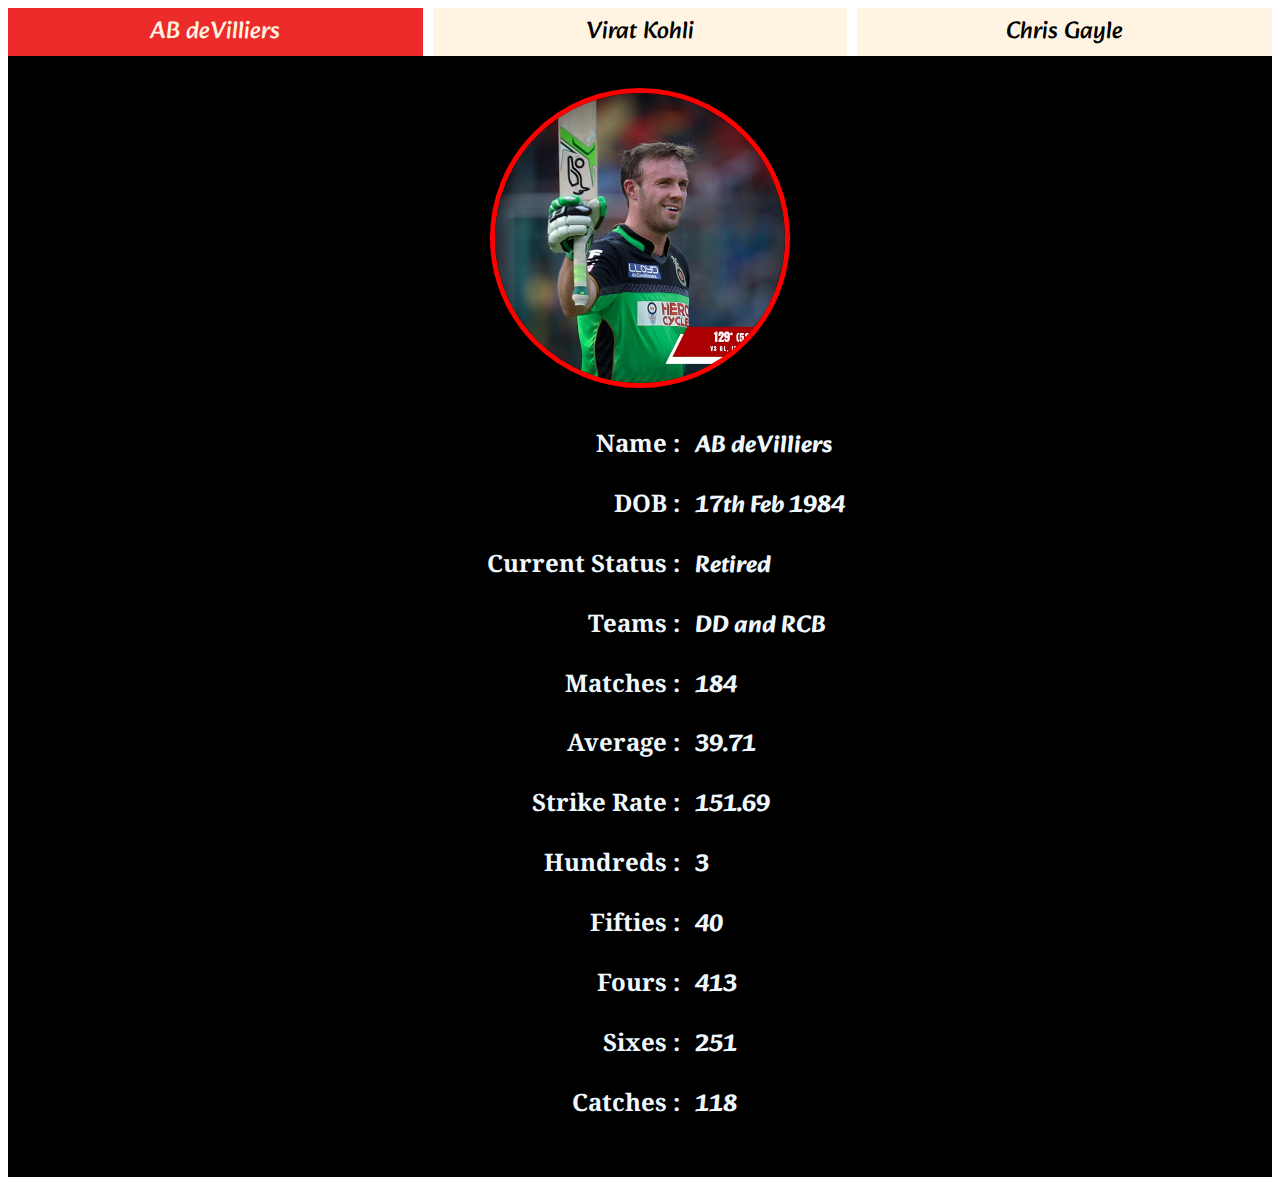
==== index.html @ f298e4e9 "Add files via upload" ====
<!DOCTYPE html>
<html lang="en">
<head>
    <meta charset="UTF-8">
    <meta http-equiv="X-UA-Compatible" content="IE=edge">
    <meta name="viewport" content="width=device-width, initial-scale=1.0">
    <title>Document</title>
    <link rel="stylesheet" href="index.css">
    <link rel="preconnect" href="https://fonts.googleapis.com">
<link rel="preconnect" href="https://fonts.gstatic.com" crossorigin>
<link href="https://fonts.googleapis.com/css2?family=Noto+Serif&display=swap" rel="stylesheet">
<link rel="preconnect" href="https://fonts.googleapis.com">
<link rel="preconnect" href="https://fonts.gstatic.com" crossorigin>
<link href="https://fonts.googleapis.com/css2?family=Alkatra&display=swap" rel="stylesheet">
<link rel="preconnect" href="https://fonts.googleapis.com">
<link rel="preconnect" href="https://fonts.gstatic.com" crossorigin>
<link href="https://fonts.googleapis.com/css2?family=Alkatra&display=swap" rel="stylesheet">
</head>
<body>
    
<div class="wrapper">
    <div class="tabs">
        <div role="tablist" aria-label="Programming languages">
<button class="main-name" role="tab" aria-selected="true" id="ab">AB deVilliers</button>
<button class="main-name" role="tab" aria-selected="false" id="vk">Virat Kohli</button>
<button class="main-name" role="tab" aria-selected="false" id="boss">Chris Gayle</button>
        </div>
        <div role="tabpanel" aria-labelledby="ab">
            <div class="profilepic">
                <img class="profileimg" src="abd3.jpeg" alt="">
            </div>
            <img src="" alt="">
            <h2> <span class="info">Name :</span> AB deVilliers</h2>
            <h2> <span class="info">DOB :</span> 17th Feb 1984</h2>
            <h2> <span class="info">Current Status :</span> Retired</h2>

            <h2> <span class="info">Teams : </span> DD and RCB</h2>
            <h2> <span class="info">Matches :</span> 184</h2>
            <h2> <span class="info">Average :</span> 39.71</h2>
            <h2> <span class="info">Strike Rate :</span> 151.69</h2>
            <h2> <span class="info">Hundreds :</span> 3</h2>
            <h2> <span class="info">Fifties :</span> 40</h2>
            <h2> <span class="info">Fours :</span> 413</h2>
            <h2> <span class="info">Sixes :</span> 251</h2>
            <h2> <span class="info">Catches :</span> 118</h2>

        </div>
        <div role="tabpanel" aria-labelledby="vk" hidden>
            <div class="profilepic">
                <img class="profileimg" src="virat.jpeg" alt="">
            </div>
            <img src="" alt="">
            <h2> <span class="info">Name :</span> Virat Kohli</h2>
            <h2> <span class="info">DOB :</span> 5th Nov 1988</h2>
            <h2> <span class="info">Current Status :</span>Active</h2>

            <h2> <span class="info">Teams : </span>RCB</h2>
            <h2> <span class="info">Matches :</span> 226</h2>
            <h2> <span class="info">Average :</span> 36.69</h2>
            <h2> <span class="info">Strike Rate :</span> 129</h2>
            <h2> <span class="info">Hundreds :</span> 5</h2>
            <h2> <span class="info">Fifties :</span> 46</h2>
            <h2> <span class="info">Fours :</span> 591</h2>
            <h2> <span class="info">Sixes :</span> 227</h2>
            <h2> <span class="info">Catches :</span> 97</h2>

        </div>
             
        <div role="tabpanel" aria-labelledby="boss" hidden>
            <div class="profilepic">
                <img class="profileimg" src="gayle.jpeg" alt="">
            </div>
            <img src="" alt="">
            <h2> <span class="info">Name :</span>Chris Gayle</h2>
            <h2> <span class="info">DOB :</span> 21st Sep 1979</h2>
            <h2> <span class="info">Current Status :</span> Retired</h2>

            <h2> <span class="info">Teams : </span> KKR RCB PBKS</h2>
            <h2> <span class="info">Matches :</span> 142</h2>
            <h2> <span class="info">Average :</span> 39.72</h2>
            <h2> <span class="info">Strike Rate :</span> 149</h2>
            <h2> <span class="info">Hundreds :</span> 6</h2>
            <h2> <span class="info">Fifties :</span> 31</h2>
            <h2> <span class="info">Fours :</span> 405</h2>
            <h2> <span class="info">Sixes :</span> 357</h2>
            <h2> <span class="info">Catches :</span> 29</h2>

        </div>
        </div>
   
        </div>
        
    </div>
</div>


<script src="index.js"></script>
</body>
</html>
---- index.css ----
* {
    box-sizing: border-box;
    
  }

.tabs{
    display: grid;
}
[role="tablist"]{
 display: grid;
 grid-template-columns: repeat(auto-fit, minmax(200px,1fr));
 grid-gap: 10px;
 
}

[role="tabpanel"]{
    background: black;
    padding: 2rem;
    color: aliceblue;
    
}

button{
    background:#FFF3E2;
    border: 0;
    color: black;
    border-radius: 5px, 5px, 0,0;
    --bs-color:  #FFF3E2;
    box-shadow: inset 0 -2px 5px var(--bs-color);
    cursor: pointer;
}
button[aria-selected="true"]{
    background-color:#ED2B2A;
    box-shadow: none;
    color: #FFF3E2;
    

}
button.focus{
    outline: 0;
    --bs-color: #FFF3E2;
}
button[area-selected="true"]:focus{

}
.info {
    display: inline-block; 
    width: 40rem; 
    text-align: right; 
    margin-right: 10px; 
    font-family: 'Noto Serif', serif;
}
 
  .profileimg{
    height:300px;
    width: 300px;
    border-radius: 50%;
    border: 5px solid red;
    
  } 
  h2{
    font-family: 'Alkatra', cursive;
  }
  .profilepic{
    display: flex;
    justify-content: center;
    align-items: center;
    align-content: center;
  }

  .main-name{
    height: 3rem;
    font-family: 'Alkatra', cursive;
    font-size: 1.5rem;
  }

  @media only screen and (max-width:844px) {
    [role="tabpanel"] {
    background:black;
   }
   [role="tablist"]{
    display: grid;
    grid-template-columns: repeat(1,1fr);
    grid-gap: 10px;
    
   }

.info {
    display: inline-block; 
    width: 9rem; 
    text-align: right; 
    margin:auto;
    font-family;Noto Serif', serif;
}
  .profileimg{
    height:150px;
    width: 150px;
    border-radius: 50%;
    border: 5px solid red;
    
  } 
  h2{
    font-family: 'Alkatra', cursive;
    font-size: 0.8rem;
  }
  .profilepic{
    display: flex;
    justify-content: center;
    align-items: center;
    align-content: center;
  }

  .main-name{
    height: 2rem;
    font-family: 'Alkatra', cursive;
    font-size: 1rem;
  }
  * {
    box-sizing: border-box;
   
  }
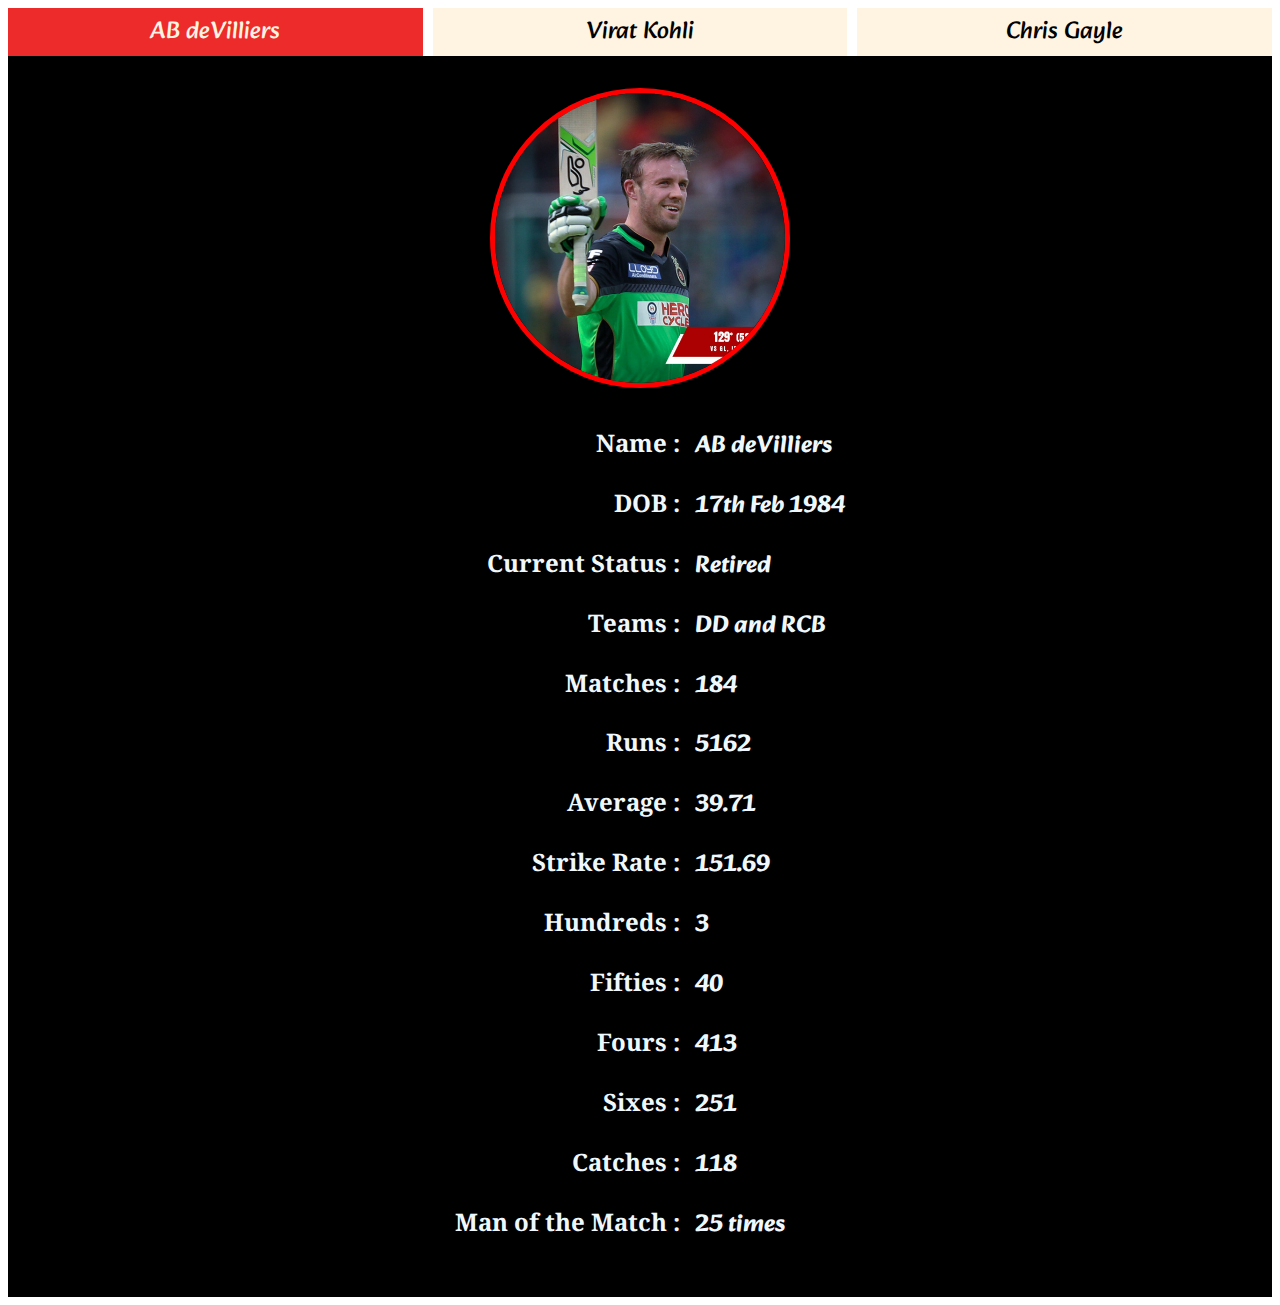
==== commit 444ae25c: "Update index.html" ====
--- a/index.html
+++ b/index.html
@@ -4,7 +4,7 @@
     <meta charset="UTF-8">
     <meta http-equiv="X-UA-Compatible" content="IE=edge">
     <meta name="viewport" content="width=device-width, initial-scale=1.0">
-    <title>Document</title>
+    <title>IPL GOAT trio</title>
     <link rel="stylesheet" href="index.css">
     <link rel="preconnect" href="https://fonts.googleapis.com">
 <link rel="preconnect" href="https://fonts.gstatic.com" crossorigin>
@@ -20,7 +20,7 @@
     
 <div class="wrapper">
     <div class="tabs">
-        <div role="tablist" aria-label="Programming languages">
+        <div role="tablist" aria-label="IPL GOATs">
 <button class="main-name" role="tab" aria-selected="true" id="ab">AB deVilliers</button>
 <button class="main-name" role="tab" aria-selected="false" id="vk">Virat Kohli</button>
 <button class="main-name" role="tab" aria-selected="false" id="boss">Chris Gayle</button>
@@ -36,6 +36,7 @@
 
             <h2> <span class="info">Teams : </span> DD and RCB</h2>
             <h2> <span class="info">Matches :</span> 184</h2>
+            <h2> <span class="info">Runs :</span> 5162</h2>
             <h2> <span class="info">Average :</span> 39.71</h2>
             <h2> <span class="info">Strike Rate :</span> 151.69</h2>
             <h2> <span class="info">Hundreds :</span> 3</h2>
@@ -43,6 +44,7 @@
             <h2> <span class="info">Fours :</span> 413</h2>
             <h2> <span class="info">Sixes :</span> 251</h2>
             <h2> <span class="info">Catches :</span> 118</h2>
+            <h2> <span class="info">Man of the Match : </span> 25 times</h2>
 
         </div>
         <div role="tabpanel" aria-labelledby="vk" hidden>
@@ -56,6 +58,7 @@
 
             <h2> <span class="info">Teams : </span>RCB</h2>
             <h2> <span class="info">Matches :</span> 226</h2>
+            <h2> <span class="info">Runs :</span> 6788</h2>
             <h2> <span class="info">Average :</span> 36.69</h2>
             <h2> <span class="info">Strike Rate :</span> 129</h2>
             <h2> <span class="info">Hundreds :</span> 5</h2>
@@ -63,6 +66,7 @@
             <h2> <span class="info">Fours :</span> 591</h2>
             <h2> <span class="info">Sixes :</span> 227</h2>
             <h2> <span class="info">Catches :</span> 97</h2>
+            <h2> <span class="info">Man of the Match : </span> 14 times</h2>
 
         </div>
              
@@ -71,12 +75,13 @@
                 <img class="profileimg" src="gayle.jpeg" alt="">
             </div>
             <img src="" alt="">
-            <h2> <span class="info">Name :</span>Chris Gayle</h2>
+            <h2> <span class="info">Name :</span> Chris Gayle</h2>
             <h2> <span class="info">DOB :</span> 21st Sep 1979</h2>
             <h2> <span class="info">Current Status :</span> Retired</h2>
 
             <h2> <span class="info">Teams : </span> KKR RCB PBKS</h2>
             <h2> <span class="info">Matches :</span> 142</h2>
+             <h2> <span class="info">Runs :</span> 4965</h2>
             <h2> <span class="info">Average :</span> 39.72</h2>
             <h2> <span class="info">Strike Rate :</span> 149</h2>
             <h2> <span class="info">Hundreds :</span> 6</h2>
@@ -84,6 +89,7 @@
             <h2> <span class="info">Fours :</span> 405</h2>
             <h2> <span class="info">Sixes :</span> 357</h2>
             <h2> <span class="info">Catches :</span> 29</h2>
+            <h2> <span class="info">Man of the Match : </span> 22 times</h2>
 
         </div>
         </div>
@@ -96,4 +102,4 @@
 
 <script src="index.js"></script>
 </body>
-</html>+</html>
